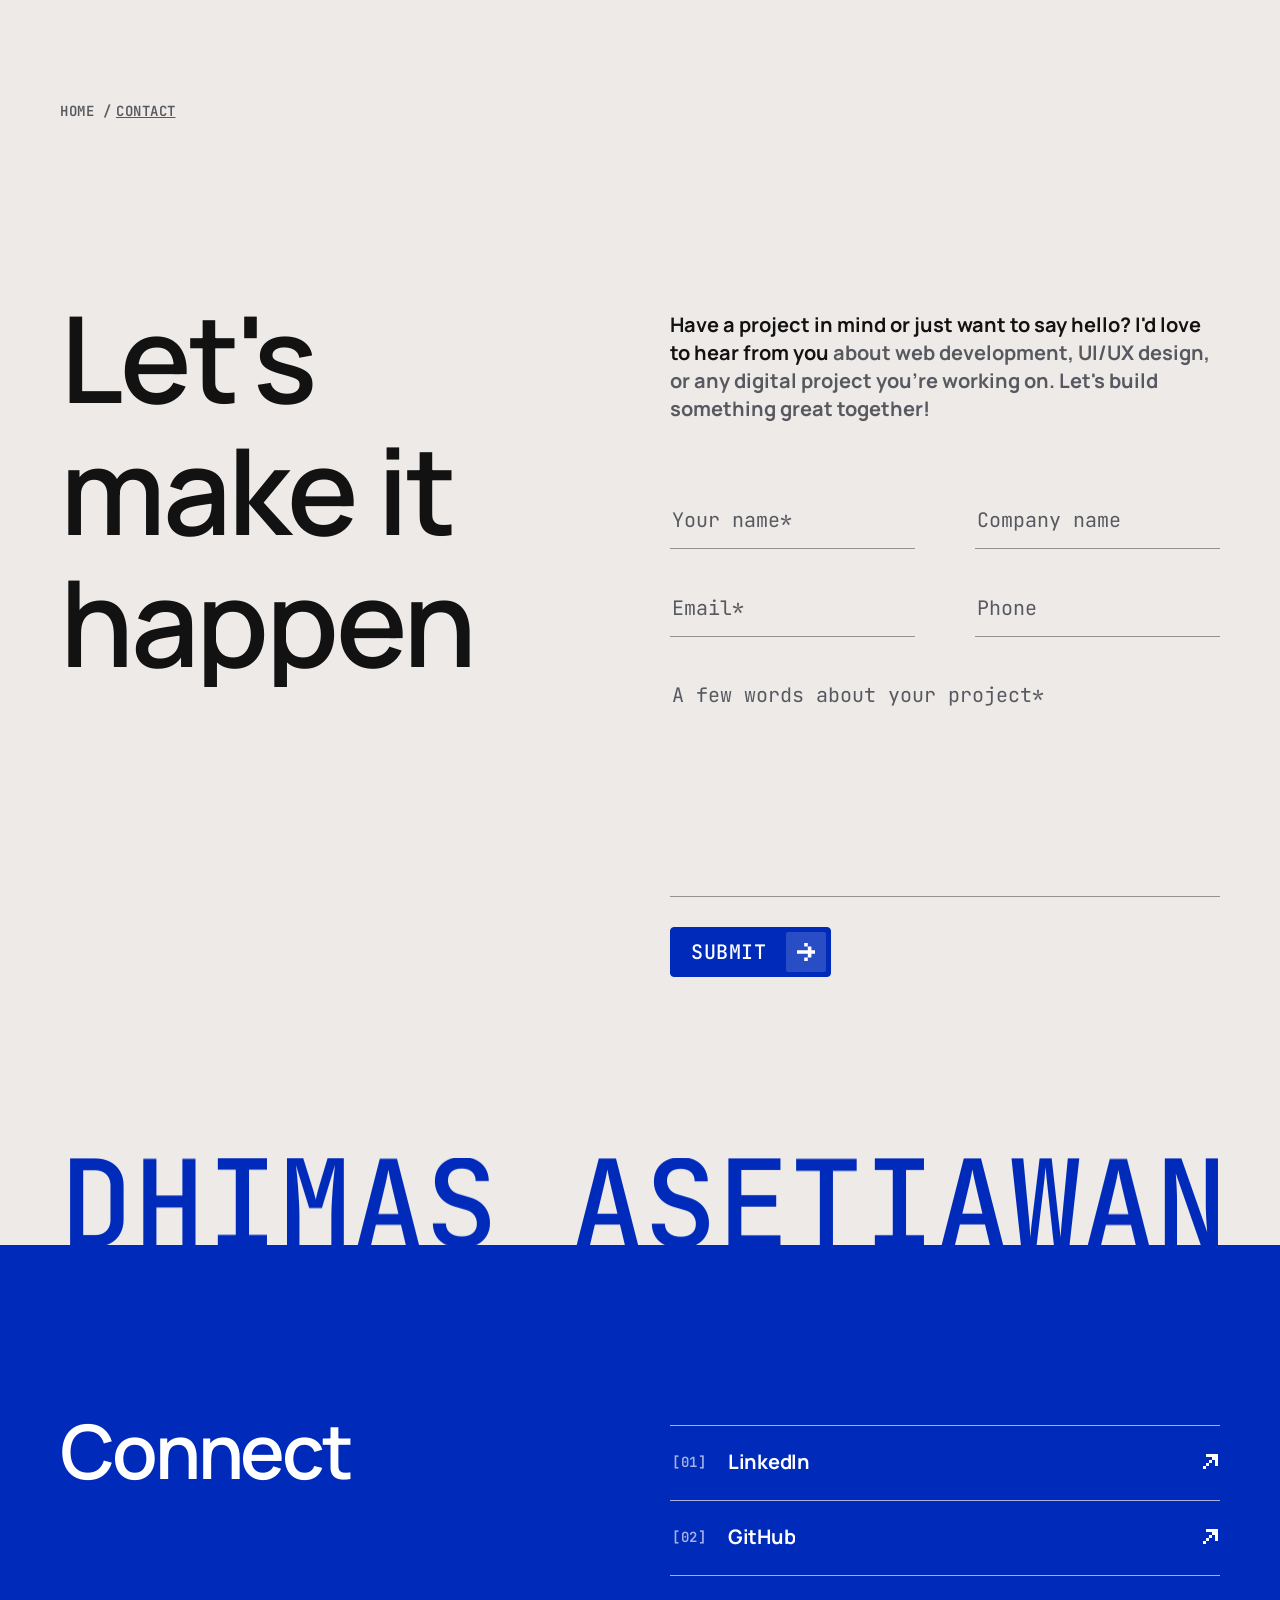
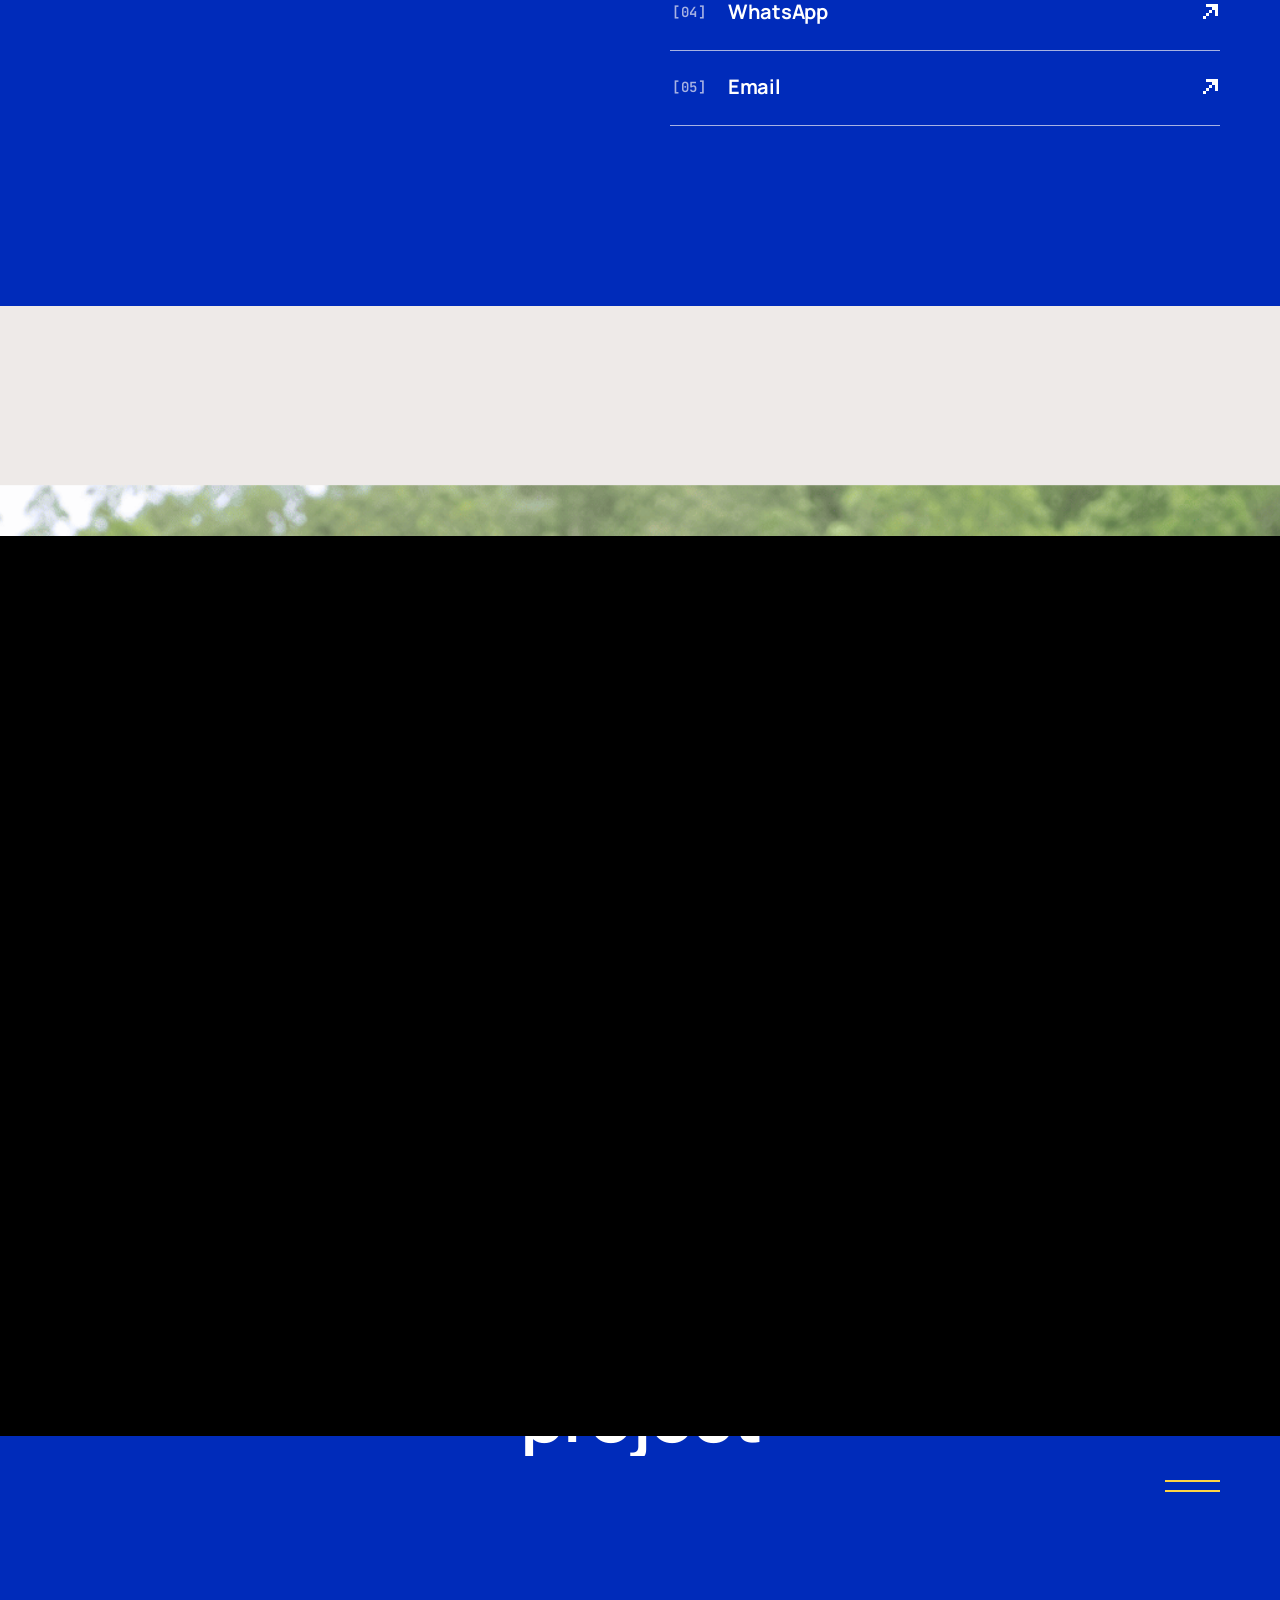
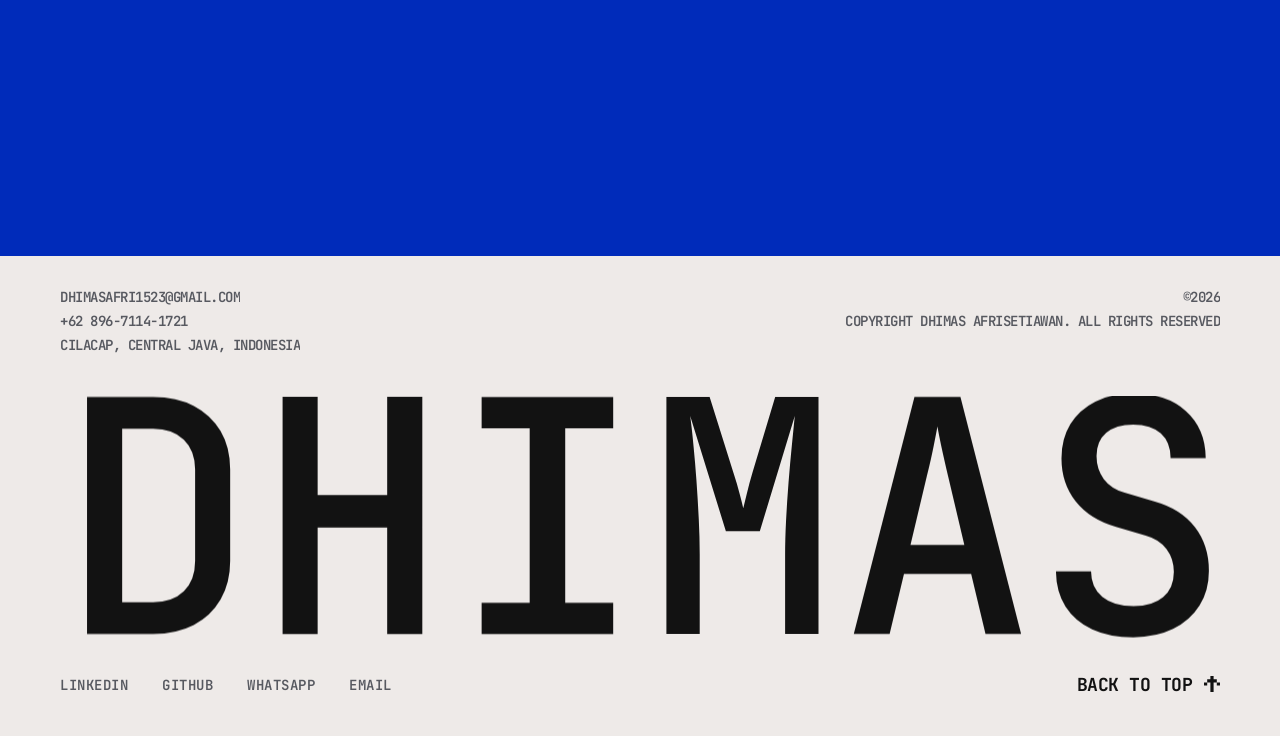
==== contact.html @ 8ed9c2bd "new-design" ====
<!DOCTYPE html>
<html lang="en" dir="ltr">

  <head>
    <meta charset="UTF-8">

    <!-- Page Title -->
    <title>Dhimas Afrisetiawan - Contact</title>

    <!-- Meta Tags -->
    <meta name="description" content="Get in touch with Dhimas Afrisetiawan - Frontend Developer & UI/UX Designer. Available for freelance web, mobile, and Web3 projects.">
    <meta name="keywords" content="dhimas afrisetiawan, contact, hire frontend developer, hire ui ux designer, freelance developer indonesia">
    <meta name="author" content="Dhimas Afrisetiawan">

    <!-- Viewport Meta-->
    <meta http-equiv="X-UA-Compatible" content="IE=edge">
    <meta name="viewport" content="width=device-width, initial-scale=1.0, viewport-fit=cover">

    <!-- Template Favicon & Icons Start -->
    <link rel="icon" href="img/favicon/favicon.ico" sizes="any">
    <link rel="icon" href="img/favicon/icon.svg" type="image/svg+xml">
    <link rel="apple-touch-icon" href="img/favicon/apple-touch-icon.png">
    <link rel="manifest" href="img/favicon/manifest.webmanifest">
    <!-- Template Favicon & Icons End -->

    <!-- Facebook Metadata Start -->
    <meta property="og:image:height" content="1200">
    <meta property="og:image:width" content="1200">
    <meta property="og:title" content="Contact Dhimas Afrisetiawan - Frontend Developer & UI/UX Designer">
    <meta property="og:description" content="Get in touch with Dhimas Afrisetiawan - Frontend Developer & UI/UX Designer. Available for freelance web, mobile, and Web3 projects.">
    <meta property="og:url" content="https://dhimsky.github.io/Portfolio">
    <!-- Facebook Metadata End -->

    <!-- Template Styles Start -->
    <link rel="stylesheet" type="text/css" href="css/loader.css">
    <link rel="stylesheet" type="text/css" href="css/plugins.css">
    <link rel="stylesheet" type="text/css" href="css/main.css">
    <!-- Template Styles End -->

    <!-- Custom Browser Color Start -->
    <meta name="theme-color" media="(prefers-color-scheme: light)" content="#EEEAE8">
    <meta name="theme-color" media="(prefers-color-scheme: dark)" content="#0f0f0f">
    <meta name="msapplication-navbutton-color" content="#0f0f0f">
    <meta name="mobile-web-app-capable" content="yes">
    <meta name="apple-mobile-web-app-status-bar-style" content="black-translucent">
    <!-- Custom Browser Color End -->
     
  </head>

  <body>

    <!-- Loader Start -->
    <div class="mxd-page-transition"></div>
    <div class="mxd-loader">
      <div class="mxd-loader__top">
        <span>Dhimas Afrisetiawan</span>
      </div>
      <div class="mxd-loader__images">
        <img src="img/loader/loader1.png" alt="Dhimas Afrisetiawan">
        <img src="img/loader/loader2.png" alt="Dhimas Afrisetiawan">
        <img src="img/loader/loader3.png" alt="Dhimas Afrisetiawan">
        <img src="img/loader/loader4.png" alt="Dhimas Afrisetiawan">
        <img src="img/loader/loader5.png" alt="Dhimas Afrisetiawan">
        <img src="img/loader/loader6.png" alt="Dhimas Afrisetiawan">
        <img src="img/loader/loader7.png" alt="Dhimas Afrisetiawan">
      </div>
      <div class="mxd-loader__bottom">
        <div class="mxd-loader__count">
          <span class="count__text">0</span>
          <span class="count__percent">%</span>
        </div>
        <span class="mxd-loader__caption">Loading</span>
      </div>
    </div>
    <!-- Loader End -->

    <!-- Menu Hamburger Start -->
    <div class="mxd-menu__contain loading-fade">
      <div class="mxd-menu__toggle">
        <a href="#0" class="mxd-menu__hamburger" aria-label="Menu">
          <div class="hamburger__line"></div>
          <div class="hamburger__line"></div>
        </a>
      </div>
    </div>
    <!-- Menu Hamburger End -->

    <!-- Navigation Start -->
    <nav class="mxd-menu">
      <div class="mxd-menu__backdrop"></div>

      <!-- Menu Overlay Start -->
      <div class="mxd-menu__overlay">
        <div class="mxd-menu__content" data-lenis-prevent>

          <!-- Menu Logo Start -->
          <div class="mxd-menu__logo">
            <a href="index.html" class="menu-logo">
              <!-- logo icon -->
              <svg class="menu-logo__image" xmlns="http://www.w3.org/2000/svg" version="1.1" viewBox="0 0 42.4 36">
                <path d="M25.8,13.8h2.8v5.5h-2.8v-5.5ZM13.8,16.6v2.8h2.8v-5.5h-2.8v2.8ZM32.2,0v2.8h-2.8V0h2.8ZM26.7,5.5h2.8v-2.8h-2.8v2.8ZM21.2,5.5h-5.5v2.8h11.1v-2.8h-5.5ZM12.8,2.8v2.8h2.8v-2.8h-2.8ZM10.1,0v2.8h2.8V0h-2.8ZM7.3,5.5v5.5h2.8V2.8h-2.8v2.8ZM4.5,13.8v2.8H0v2.8h2.8v2.8H0v2.8h2.8v11.1h2.8v-8.3h5.5v-2.8h-5.5v-8.3h1.9v-5.5h-2.9v2.8ZM35,5.5v-2.8h-2.8v8.3h2.8v-5.5ZM42.4,19.4v-2.8h-4.7v-5.5h-2.8v5.5h1.9v8.3h-5.5v2.8h5.5v8.3h2.8v-11.1h2.8v-2.8h-2.8v-2.8h2.8Z"/>
              </svg>
              <!-- logo text -->
              <div class="menu-logo__text">
                <span>Dhimas</span>
                <span>Setiawan</span>
              </div>
            </a>
          </div>
          <!-- Menu Logo End -->

          <!-- Menu Media Start -->
          <div class="mxd-menu__media">
            <div class="menu-media__wrapper">
              <!-- <img src="https://dummyimage.com/900x1280/5d5d5d/838383" alt="Image"> -->
              <video preload="auto" autoplay muted loop playsinline poster="https://dummyimage.com/900x1280/5d5d5d/838383">
                <source type="video/mp4" src="video/900x1280.mp4">
                <source type="video/webm" src="video/900x1280.webm">
              </video>
            </div>
          </div>
          <div class="mxd-menu__navigation">
            <div class="mxd-menu__inner">
              <div class="mxd-menu__shadow shadow-top"></div>
              <div class="mxd-menu__caption">
                <p>Building responsive websites<br>and seamless user experiences</p>
              </div>
              <!-- left side -->
              <div class="mxd-menu__left">
                <div class="main-menu">
                  <div class="main-menu__content">
                    <ul id="main-menu" class="main-menu__accordion">
                      <li class="main-menu__item">
                        <div class="main-menu__toggle">
                          <a class="main-menu__link" href="index.html">
                            <span class="main-menu__number">/ 01</span>
                            <span class="main-menu__caption">Home</span>
                          </a>
                        </div>
                        <div class="main-menu__divider divider-bottom"></div>
                      </li>
                      <li class="main-menu__item">
                        <div class="main-menu__toggle">
                          <a class="main-menu__link" href="contact.html">
                            <span class="main-menu__number">/ 02</span>
                            <span class="main-menu__caption">Contact</span>
                          </a>
                        </div>
                        <div class="main-menu__divider divider-bottom"></div>
                      </li>
                    </ul>
                  </div>
                </div>
              </div>
              <!-- right side -->
              <div class="mxd-menu__right">
                <div class="menu-contact">
                  <div class="menu-contact__item">
                    <ul class="menu-contact__list">
                      <li>
                        <a class="tag tag-m" href="mailto:dhimasafri1523@gmail.com">
                          <span class="mxd-scramble">dhimasafri1523@gmail.com</span>
                        </a>
                      </li>
                      <li>
                        <a class="tag tag-m" href="tel:+6289671141721">
                          <span class="mxd-scramble">+62 896-7114-1721</span>
                        </a>
                      </li>
                    </ul>
                  </div>
                  <div class="menu-contact__item">
                    <ul class="menu-contact__list">
                      <li>
                        <a class="tag tag-m" href="https://goo.gl/maps/nWXKpGaDPuyH6gxRA" target="_blank">
                          <span>Cilacap,<br>Central Java<br>Indonesia</span>
                        </a>
                      </li>
                    </ul>
                  </div>
                  <div class="menu-contact__item">
                    <ul class="menu-contact__list">
                      <li>
                        <a class="tag tag-m" href="https://linkedin.com/in/dhimasafrisetiawan" target="_blank"><span class="mxd-scramble">LinkedIn</span></a>
                      </li>
                      <li>
                        <a class="tag tag-m" href="https://github.com/dhimsky" target="_blank"><span class="mxd-scramble">GitHub</span></a>
                      </li>
                      <li>
                        <a class="tag tag-m" href="https://wa.me/6289671141721" target="_blank"><span class="mxd-scramble">WhatsApp</span></a>
                      </li>
                      <li>
                        <a class="tag tag-m" href="mailto:dhimasafri1523@gmail.com" target="_blank"><span class="mxd-scramble">Email</span></a>
                      </li>
                    </ul>
                  </div>
                </div>
              </div>
              <!-- data bottom line -->
              <div class="mxd-menu__shadow"></div>
              <div class="mxd-menu__data">
                <div class="menu-data__right">
                  <p class="menu-data__text">Copyright Dhimas Afrisetiawan</p>
                  <p class="menu-data__text">©2026</p>
                </div>
              </div>
            </div>
            
          </div>
          <!-- Main Navigation End -->

        </div>
      </div>
      <!-- Menu Overlay End -->

    </nav>
    <!-- Navigation End -->

    <!-- Header Start -->
    <header id="header" class="mxd-header">
      <!-- header logo -->
      <div class="mxd-header__logo loading-fade">
        <a class="mxd-logo" href="index-branding-studio.html">
          <!-- logo icon -->
          <svg class="mxd-logo__image" xmlns="http://www.w3.org/2000/svg" version="1.1" viewBox="0 0 42.4 36">
            <path d="M25.8,13.8h2.8v5.5h-2.8v-5.5ZM13.8,16.6v2.8h2.8v-5.5h-2.8v2.8ZM32.2,0v2.8h-2.8V0h2.8ZM26.7,5.5h2.8v-2.8h-2.8v2.8ZM21.2,5.5h-5.5v2.8h11.1v-2.8h-5.5ZM12.8,2.8v2.8h2.8v-2.8h-2.8ZM10.1,0v2.8h2.8V0h-2.8ZM7.3,5.5v5.5h2.8V2.8h-2.8v2.8ZM4.5,13.8v2.8H0v2.8h2.8v2.8H0v2.8h2.8v11.1h2.8v-8.3h5.5v-2.8h-5.5v-8.3h1.9v-5.5h-2.9v2.8ZM35,5.5v-2.8h-2.8v8.3h2.8v-5.5ZM42.4,19.4v-2.8h-4.7v-5.5h-2.8v5.5h1.9v8.3h-5.5v2.8h5.5v8.3h2.8v-11.1h2.8v-2.8h-2.8v-2.8h2.8Z"/>
          </svg>
          <!-- logo text -->
          <div class="mxd-logo__text">
            <span class="mxd-scramble">Dhimas</span>
            <span class="mxd-scramble">Setiawan</span>
          </div>
        </a>
      </div>
      <!-- header controls -->
      <div class="mxd-header__controls loading-fade">
        <a class="btn mxd-header__link slide-right-up" href="contact.html" aria-label="Say Hello">
          <span class="btn-caption mxd-scramble">Say Hello</span>
          <i>
            <svg xmlns="http://www.w3.org/2000/svg" version="1.1" viewBox="0 0 18 18">
              <path d="M18,0v14.4h-3.6v-7.2h-3.6v-3.6H3.6V0h14.4ZM7.2,10.8h3.6v-3.6h-3.6s0,3.6,0,3.6ZM3.6,14.4h3.6v-3.6h-3.6v3.6ZM0,18h3.6v-3.6H0v3.6Z"/>
            </svg>
          </i>
          <!-- Phosphor icon -->
          <!-- <i class="ph-bold ph-arrow-up-right"></i> -->
        </a>
        <button id="color-switcher" class="btn mxd-color-switcher" type="button" role="switch" aria-label="light/dark mode" aria-checked="true"></button>
      </div>
    </header>
    <!-- Header End -->

    <!-- Page Content Start -->
    <main id="mxd-page-content" class="mxd-page-content inner-page-content">

      <!-- Blur Effect Start -->
      <div class="blur-container">
        <div class="blur-layer blur-1"></div>
        <div class="blur-layer blur-2"></div>
        <div class="blur-layer blur-3"></div>
        <div class="blur-layer blur-4"></div>
        <div class="blur-layer blur-5"></div>
        <div class="blur-layer blur-6"></div>
        <div class="blur-layer blur-7"></div>
        <div class="blur-layer blur-8"></div>
      </div>
      <!-- Blur Effect End -->

      <!-- Section - Inner Headline v05 Start -->
      <div class="mxd-section blur-section">
        <div class="mxd-container grid-l-container">

          <!-- Block - Inner Headline v05 Start -->
          <div class="mxd-block loading-wrap">
            <div class="inner-headline">
              <div class="container-fluid p-0">
                <div class="row g-0">
                  <div class="col-12 mxd-grid-item">
                    <!-- breadcrumbs -->
                    <div class="inner-headline__breadcrumbs loading-fade">
                      <div class="breadcrumbs__nav">
                        <span>
                          <a href="index-branding-studio.html">
                            <span class="mxd-scramble">Home</span>
                          </a>
                        </span>
                        <span class="current-item">Contact
                        </span>
                      </div>
                    </div>
                  </div>
                  <div class="col-12">
                    <!-- content -->
                    <div class="inner-headline__content has-medium-title">
                      <div class="container-fluid p-0">
                        <div class="row g-0">
                          <div class="col-12 col-xl-6 mxd-grid-item">
                            <div class="inner-headline__title">
                              <h1 class="medium loading-split">Let's make it happen</h1>
                            </div>
                            <!-- <div class="inner-headline__subtitle">
                              <p>Everything <span>you need to know</span></p>
                            </div> -->
                          </div>
                          <div class="col-12 col-xl-6">
                            <!-- split header caption -->
                            <div class="inner-headline__caption split-caption-title pre-form">
                              <div class="mxd-grid-item">
                                <p class="t-bold t-large loading-split">Have a project in mind or just want to say hello? 
                                  I'd love to hear from you <span>about web development, UI/UX design, 
                                    or any digital project you're working on. Let's build something great 
                                    together!</span>
                                </p>
                              </div>
                            </div>
                            <!-- split header form block -->
                            
                            <!-- Block - Contact Form Start -->
                            <div class="mxd-block contact">
                              <div class="mxd-form-container" id="mxd-form-container">

                                <!-- Reply Messages Start -->
                                <div class="form__reply centered text-center" id="form-reply-success" style="display:none;">
                                  <i class="ph-fill ph-smiley-wink reply__icon"></i>
                                  <p class="reply__title">Done!</p>
                                  <span class="reply__text">Thanks for your message. We'll get back as soon as possible.</span>
                                </div>
                                <div class="form__reply centered text-center" id="form-reply-error" style="display:none;">
                                  <i class="ph-fill ph-smiley-sad reply__icon"></i>
                                  <p class="reply__title">Oops!</p>
                                  <span class="reply__text">Something went wrong. Please try again or email me directly at dhimasafri1523@gmail.com.</span>
                                </div>
                                <!-- Reply Messages End -->
                            
                                <!-- Contact Form Start -->
                                <form class="form contact-form" id="contact-form">
                                  <!-- Hidden Required Fields -->
                                  <!-- Get a free access key at https://web3forms.com (no signup, just enter your email) and paste it below -->
                                  <input type="hidden" name="access_key" value="c7ff56a4-de81-4de3-bae0-925b3552c536">
                                  <input type="hidden" name="project_name" value="Dhimas Afrisetiawan Portfolio">
                                  <input type="hidden" name="admin_email" value="dhimasafri1523@gmail.com">
                                  <input type="hidden" name="subject" value="New message from portfolio contact form">
                                  <input type="checkbox" name="botcheck" id="botcheck" style="display:none;">
                                  <!-- END Hidden Required Fields-->
                                  <div class="container-fluid p-0">
                                    <div class="row gx-0">
                                      <div class="col-12 col-md-6 mxd-grid-item loading-item">
                                        <input type="text" name="Name" placeholder="Your name*" required>
                                      </div>
                                      <div class="col-12 col-md-6 mxd-grid-item loading-item">
                                        <input type="text" name="Company" placeholder="Company name">
                                      </div>
                                      <div class="col-12 col-md-6 mxd-grid-item loading-item">
                                        <input type="email" name="E-mail" placeholder="Email*" required>
                                      </div>
                                      <div class="col-12 col-md-6 mxd-grid-item loading-item">
                                        <input type="tel" name="Phone" placeholder="Phone">
                                      </div>
                                      <div class="col-12 mxd-grid-item loading-item">
                                        <textarea name="Message" placeholder="A few words about your project*" required></textarea>
                                      </div>
                                      <div class="col-12 mxd-grid-item loading-item">
                                        <button id="contact-form-submit" class="btn btn-default-icon btn-default-accent slide-right" type="submit">
                                          <span class="btn-caption mxd-scramble" id="contact-form-submit-text">Submit</span>
                                          <!-- <i class="btn-icon ph-bold ph-arrow-right"></i> -->
                                          <i class="btn-icon">
                                            <svg xmlns="http://www.w3.org/2000/svg" version="1.1" viewBox="0 0 18 18">
                                              <path d="M10.8,0v3.6h-3.6V0h3.6ZM14.4,10.8h3.6v-3.6h-3.6v-3.6h-3.6v3.6H0v3.6h10.8v3.6h3.6v-3.6ZM10.8,14.4h-3.6v3.6h3.6v-3.6Z"/>
                                            </svg>
                                          </i>
                                        </button>
                                      </div>
                                    </div>
                                  </div>
                                </form>
                                <!-- Contact Form End -->

                                <!-- Contact Form Handler Start -->
                                <script>
                                  (function () {
                                    var form = document.getElementById('contact-form');
                                    var submitBtn = document.getElementById('contact-form-submit');
                                    var submitText = document.getElementById('contact-form-submit-text');
                                    var successBox = document.getElementById('form-reply-success');
                                    var errorBox = document.getElementById('form-reply-error');

                                    form.addEventListener('submit', function (e) {
                                      e.preventDefault();

                                      // reset previous states
                                      successBox.style.display = 'none';
                                      errorBox.style.display = 'none';

                                      var data = new FormData(form);

                                      // simple honeypot check - if filled, silently drop (looks like success to bots)
                                      if (data.get('botcheck')) {
                                        return;
                                      }

                                      submitBtn.setAttribute('disabled', 'true');
                                      submitText.textContent = 'Sending...';

                                      fetch('https://api.web3forms.com/submit', {
                                        method: 'POST',
                                        headers: { 'Accept': 'application/json' },
                                        body: data
                                      })
                                        .then(function (response) { return response.json(); })
                                        .then(function (result) {
                                          submitBtn.removeAttribute('disabled');
                                          submitText.textContent = 'Submit';
                                          if (result.success) {
                                            form.style.display = 'none';
                                            successBox.style.display = 'flex';
                                            form.reset();
                                          } else {
                                            errorBox.style.display = 'flex';
                                          }
                                        })
                                        .catch(function () {
                                          submitBtn.removeAttribute('disabled');
                                          submitText.textContent = 'Submit';
                                          errorBox.style.display = 'flex';
                                        });
                                    });
                                  })();
                                </script>
                                <!-- Contact Form Handler End -->
                            
                              </div>
                            </div>
                            <!-- Block - Contact Form End -->
                            
                          </div>
                        </div>
                      </div>
                    </div>
                  </div>
                </div>
              </div>
            </div>
          </div>
          <!-- Block - Inner Headline v05 End -->

          <!-- Block - Fullwidth Text Start -->
          <div class="mxd-block">
            <div class="fullwidth-text headline-email-text bottom-text-small mxd-grid-item">
              <div class="fullwidth-text__wrap">
                <a class="fullwidth-text__content small accent active-cursor" data-cursor-text="Let's chat" href="mailto:dhimasafri1523@gmail.com">
                  <span class="anim-uni-chars">dhimas asetiawan</span>
                </a>
              </div>
            </div>
          </div>
          <!-- Block - Fullwidth Text End -->

        </div>
      </div>
      <!-- Section - Inner Headline v05 End -->

      <!-- Section - Title & Socials Accent Start -->
      <div class="mxd-section bg-color-accent padding-top-title padding-bottom-default">
        <div class="mxd-container grid-l-container">

          <!-- Block - Section Title & Socials Start -->
          <div class="mxd-block">
            <div class="container-fluid p-0">
              <div class="row g-0">
                <div class="col-12 col-xl-6 mxd-grid-item">
                  <!-- section title -->
                  <div class="mxd-section-title">
                    <div class="mxd-section-title__title pre-grid-split-xl">
                      <h2 class="mxd-split-lines accent">Connect</h2>
                    </div>
                  </div>
                </div>
                <div class="col-12 col-xl-6 mxd-grid-item">
                  <!-- socials list -->
                  <div class="mxd-socials-list">
                    <!-- socials item -->
                    <a class="socials-list__item no-margin slide-right-up" href="https://linkedin.com/in/dhimasafrisetiawan" target="_blank">
                      <div class="socials-list__divider accent divider-top anim-uni-clip-in"></div>
                      <div class="socials-list__info">
                        <div class="socials-list__number accent anim-uni-slide-down">
                          <span>[01]</span>
                        </div>
                        <div class="socials-list__name accent anim-uni-slide-down">
                          <span>LinkedIn</span>
                        </div>
                      </div>
                      <div class="socials-list__arrow accent anim-uni-slide-down">
                        <i>
                          <svg version="1.1" xmlns="http://www.w3.org/2000/svg" xmlns:xlink="http://www.w3.org/1999/xlink" x="0px" y="0px"
                            viewBox="0 0 18 18" style="enable-background:new 0 0 18 18;" xml:space="preserve">
                          <path d="M18,0v14.4h-3.6V7.2h-3.6V3.6H3.6V0H18z M7.2,10.8h3.6V7.2H7.2C7.2,7.2,7.2,10.8,7.2,10.8z M3.6,14.4h3.6v-3.6H3.6V14.4z
                            M0,18h3.6v-3.6H0V18z"/>
                          </svg>
                        </i>
                      </div>
                      <div class="socials-list__divider accent divider-bottom anim-uni-clip-in"></div>
                    </a>
                    <!-- socials item -->
                    <a class="socials-list__item slide-right-up" href="https://github.com/dhimsky" target="_blank">
                      <div class="socials-list__divider accent divider-top anim-uni-clip-in"></div>
                      <div class="socials-list__info">
                        <div class="socials-list__number accent anim-uni-slide-down">
                          <span>[02]</span>
                        </div>
                        <div class="socials-list__name accent anim-uni-slide-down">
                          <span>GitHub</span>
                        </div>
                      </div>
                      <div class="socials-list__arrow accent anim-uni-slide-down">
                        <i>
                          <svg version="1.1" xmlns="http://www.w3.org/2000/svg" xmlns:xlink="http://www.w3.org/1999/xlink" x="0px" y="0px"
                            viewBox="0 0 18 18" style="enable-background:new 0 0 18 18;" xml:space="preserve">
                          <path d="M18,0v14.4h-3.6V7.2h-3.6V3.6H3.6V0H18z M7.2,10.8h3.6V7.2H7.2C7.2,7.2,7.2,10.8,7.2,10.8z M3.6,14.4h3.6v-3.6H3.6V14.4z
                            M0,18h3.6v-3.6H0V18z"/>
                          </svg>
                        </i>
                      </div>
                      <div class="socials-list__divider accent divider-bottom anim-uni-clip-in"></div>
                    </a>
                    <!-- socials item -->
                    <a class="socials-list__item slide-right-up" href="https://wa.me/6289671141721" target="_blank">
                      <div class="socials-list__divider accent divider-top anim-uni-clip-in"></div>
                      <div class="socials-list__info">
                        <div class="socials-list__number accent anim-uni-slide-down">
                          <span>[04]</span>
                        </div>
                        <div class="socials-list__name accent anim-uni-slide-down">
                          <span>WhatsApp</span>
                        </div>
                      </div>
                      <div class="socials-list__arrow accent anim-uni-slide-down">
                        <i>
                          <svg version="1.1" xmlns="http://www.w3.org/2000/svg" xmlns:xlink="http://www.w3.org/1999/xlink" x="0px" y="0px"
                            viewBox="0 0 18 18" style="enable-background:new 0 0 18 18;" xml:space="preserve">
                          <path d="M18,0v14.4h-3.6V7.2h-3.6V3.6H3.6V0H18z M7.2,10.8h3.6V7.2H7.2C7.2,7.2,7.2,10.8,7.2,10.8z M3.6,14.4h3.6v-3.6H3.6V14.4z
                            M0,18h3.6v-3.6H0V18z"/>
                          </svg>
                        </i>
                      </div>
                      <div class="socials-list__divider accent divider-bottom anim-uni-clip-in"></div>
                    </a>
                    <!-- socials item -->
                    <a class="socials-list__item slide-right-up" href="mailto:dhimasafri1523@gmail.com" target="_blank">
                      <div class="socials-list__divider accent divider-top anim-uni-clip-in"></div>
                      <div class="socials-list__info">
                        <div class="socials-list__number accent anim-uni-slide-down">
                          <span>[05]</span>
                        </div>
                        <div class="socials-list__name accent anim-uni-slide-down">
                          <span>Email</span>
                        </div>
                      </div>
                      <div class="socials-list__arrow accent anim-uni-slide-down">
                        <i>
                          <svg version="1.1" xmlns="http://www.w3.org/2000/svg" xmlns:xlink="http://www.w3.org/1999/xlink" x="0px" y="0px"
                            viewBox="0 0 18 18" style="enable-background:new 0 0 18 18;" xml:space="preserve">
                          <path d="M18,0v14.4h-3.6V7.2h-3.6V3.6H3.6V0H18z M7.2,10.8h3.6V7.2H7.2C7.2,7.2,7.2,10.8,7.2,10.8z M3.6,14.4h3.6v-3.6H3.6V14.4z
                            M0,18h3.6v-3.6H0V18z"/>
                          </svg>
                        </i>
                      </div>
                      <div class="socials-list__divider accent divider-bottom anim-uni-clip-in"></div>
                    </a>
                  </div>
                </div>
              </div>
            </div>
          </div>
          <!-- Block - Section Title & Socials End -->

        </div>
      </div>
      <!-- Section - Title & Socials Accent End -->

      <!-- Section - Parallax Divider Image Start -->
      <div class="mxd-section blur-section">
        <div class="mxd-container fullwidth-container">
          <div class="mxd-divider">
            <div class="mxd-divider__image divider-image-9 parallax-img">
              <img class="parallax-img" src="img/hero/hero2.png" alt="">
            </div>
          </div>
        </div>
      </div>
      <!-- Section - Parallax Divider Image End -->

      <div class="mxd-section blur-section">
        <div class="mxd-container fullwidth-container">

          <!-- Block - CTA with Matter.js Objects Start -->
          <div class="mxd-block">
            <div class="mxd-promo mxd-gravity-section accent">
              <div class="mxd-promo__wrap">
                <div class="mxd-promo__objects object-container">
                  <div class="object object-image">
                    <img src="img/cta/01.webp" alt="Dhimas Image">
                  </div>
                  <div class="object object-type">
                    <p>Web</p>
                  </div>
                  <div class="object object-image">
                    <img src="img/cta/02.webp" alt="Dhimas Image">
                  </div>
                  <div class="object object-type">
                    <p>UI/UX</p>
                  </div>
                  <div class="object object-image">
                    <img src="img/cta/03.webp" alt="Dhimas Image">
                  </div>
                  <div class="object object-type">
                    <p>Mobile</p>
                  </div>
                  <div class="object object-image">
                    <img src="img/cta/04.webp" alt="Dhimas Image">
                  </div>
                  <div class="object object-type">
                    <p>WordPress</p>
                  </div>
                  <div class="object object-image">
                    <img src="img/cta/05.webp" alt="Dhimas Image">
                  </div>
                  <div class="object object-type">
                    <p>Web3</p>
                  </div>
                  <div class="object object-image">
                    <img src="img/cta/06.webp" alt="Dhimas Image">
                  </div>
                  <div class="object object-type">
                    <p>Design</p>
                  </div>
                </div>
                <div class="mxd-promo__content">
                  <div class="mxd-promo__btngroup anim-uni-in-up">
                    <a class="btn btn-line btn-line-permanent" href="contact.html">
                      <span class="btn-caption mxd-scramble">Write a line</span>
                    </a>
                  </div>
                  <div class="mxd-promo__caption">
                    <a class="active-cursor-permanent" data-cursor-text="Contact Me" href="contact.html">
                      <h2 class="mxd-split-lines permanent">Let's talk about your project</h2>
                    </a>
                  </div>
                </div>
              </div>
            </div>
          </div>
          <!-- Block - CTA with Matter.js Objects End -->

        </div>
      </div>

    </main>
    <!-- Page Content End -->

    <!-- Footer Start -->
    <footer id="mxd-footer" class="mxd-footer blur-section">
      <div class="mxd-container grid-l-container">
        <!-- Footer Block - Info Columns Start -->
        <div class="mxd-block mt-5">
          <div class="mxd-footer__footer-blocks">
            <div class="footer-blocks__column mxd-grid-item justify-start">
              <div class="footer-blocks__data justify-start">
                <p class="footer-data">
                  <a class="anim-uni-slide-down" href="mailto:dhimasafri1523@gmail.com">
                    <span class="mxd-scramble">dhimasafri1523@gmail.com</span>
                  </a>
                </p>
                <p class="footer-data">
                  <a class="anim-uni-slide-down" href="tel:+6289671141721">
                    <span class="mxd-scramble">+62 896-7114-1721</span>
                  </a>
                </p>
                <p class="footer-data anim-uni-slide-down">
                  <span>Cilacap, Central Java, Indonesia</span>
                </p>
              </div>
            </div>
            <div class="footer-blocks__column mxd-grid-item justify-end">
              <div class="footer-blocks__data justify-end">
                <p class="footer-data anim-uni-slide-down">
                  <span class="mxd-slide-down">©2026</span>
                </p>
                <p class="footer-data anim-uni-slide-down">
                  <span class="mxd-slide-down">Copyright Dhimas Afrisetiawan. All rights reserved</span>
                </p>
              </div>
            </div>
          </div>
        </div>
        <!-- Footer Block - Info Columns End -->

        <!-- Footer Block - Fullwidth Text Start -->
        <div class="mxd-block">
          <div class="mxd-footer__fw-mark mxd-grid-item">
            <div class="fw-mark__wrap">
              <div class="fw-mark__content">
                <span class="anim-uni-chars">DHIMAS</span>
              </div>
            </div>
          </div>
        </div>
        <!-- Footer Block - Fullwidth Text End -->

        <!-- Footer Block - Links Start -->
        <div class="mxd-block">
          <div class="mxd-footer__footer-blocks bottom-blocks">
            <div class="footer-blocks__column mxd-grid-item justify-start">
              <div class="footer-blocks__socials">
                <ul class="mxd-socials-line anim-uni-fade-in">
                  <li>
                    <a class="mxd-socials-line__link" href="https://linkedin.com/in/dhimasafrisetiawan" target="_blank">
                      <span class="mxd-scramble">LinkedIn</span>
                    </a>
                  </li>
                  <li>
                    <a class="mxd-socials-line__link" href="https://github.com/dhimsky" target="_blank">
                      <span class="mxd-scramble">GitHub</span>
                    </a>
                  </li>
                  <li>
                    <a class="mxd-socials-line__link" href="https://wa.me/6289671141721" target="_blank">
                      <span class="mxd-scramble">WhatsApp</span>
                    </a>
                  </li>
                  <li>
                    <a class="mxd-socials-line__link" href="mailto:dhimasafri1523@gmail.com" target="_blank">
                      <span class="mxd-scramble">Email</span>
                    </a>
                  </li>
                </ul>
              </div>
            </div>
            <div class="footer-blocks__column mxd-grid-item justify-end">
              <div class="footer-blocks__controls anim-uni-fade-in">
                <a id="to-top" class="btn btn-line-icon btn-line-default slide-up" href="#">
                  <span class="btn-caption mxd-scramble">Back to Top</span>
                  <i>
                    <svg version="1.1" xmlns="http://www.w3.org/2000/svg" xmlns:xlink="http://www.w3.org/1999/xlink" x="0px" y="0px"
                      viewBox="0 0 18 18" style="enable-background:new 0 0 18 18;" xml:space="preserve">
                    <path d="M0,7.2h3.6v3.6H0V7.2z M10.8,3.6V0H7.2v3.6H3.6v3.6h3.6V18h3.6V7.2h3.6V3.6H10.8z M14.4,7.2v3.6H18V7.2H14.4z"/>
                    </svg>
                  </i>
                </a>
              </div>
            </div>
          </div>
        </div>
        
        <!-- Footer Block - Links End -->

      </div>
    </footer>
    <!-- Footer End -->

    <!-- To Top Button Start -->
    <!-- <a href="#0" id="to-top" class="btn btn-to-top slide-up anim-no-delay">
      <i class="ph ph-arrow-up"></i>
    </a> -->
    <!-- To Top Button End -->

    <div id="mxd-cursor" class="mxd-cursor">
      <div id="mxd-cursor__dot" class="mxd-cursor__dot"></div>
      <p id="mxd-cursor__text" class="mxd-cursor__text"></p>
      <div id="mxd-cursor__image" class="mxd-cursor__image"></div>
    </div>

    <!-- Load Scripts Start -->
    <script src="js/libs.min.js"></script>
    <script src="js/app.js"></script>
    <!-- Load Scripts End -->
    
  </body>

</html>
---- css/loader.css ----
/*! ------------------------------------------------
 * Project Name: Azurio - Digital Agency & Personal Portfolio HTML Template
 * Project Description: Stand out and express your uniqueness with Azurio - a vibrant and minimal HTML template for creatives, studios and freelancers. Impress your website visitors with a clean, stylish layout and stunning visuals.
 * Tags: mix_design, resume, portfolio, personal page, cv, template, one page, responsive, html5, css3, creative, clean, agency, studio 
 * Version: 1.0.0
 * Build Date: March 2026
 * Last Update: March 2026
 * This product is available exclusively on Themeforest
 * Author: mix_design
 * Author URI: https://themeforest.net/user/mix_design */
/*! File name: loader.css
 * ------------------------------------------------
 *
 * ------------------------------------------------
 * Table of Contents
 * ------------------------------------------------
 *  01. Loader
 * ------------------------------------------------
 * Table of Contents End
 * ------------------------------------------------ */
.mxd-page-transition {
  position: fixed;
  top: 0;
  right: 0;
  bottom: 0;
  left: 0;
  width: 100%;
  height: 100%;
  display: -webkit-box;
  display: -moz-box;
  display: -ms-flexbox;
  display: flex;
  -webkit-box-pack: center;
     -moz-box-pack: center;
      -ms-flex-pack: center;
          justify-content: center;
  -webkit-box-align: center;
     -moz-box-align: center;
      -ms-flex-align: center;
          align-items: center;
  background-color: #000000;
  -webkit-transform: translateY(0%);
     -moz-transform: translateY(0%);
      -ms-transform: translateY(0%);
          transform: translateY(0%);
  will-change: transform;
  z-index: 999;
}

.mxd-loader {
  position: fixed;
  top: 0;
  right: 0;
  bottom: 0;
  left: 0;
  width: 100%;
  height: 100%;
  display: -webkit-box;
  display: -moz-box;
  display: -ms-flexbox;
  display: flex;
  -webkit-box-pack: center;
     -moz-box-pack: center;
      -ms-flex-pack: center;
          justify-content: center;
  -webkit-box-align: center;
     -moz-box-align: center;
      -ms-flex-align: center;
          align-items: center;
  z-index: 1000;
  font: normal 600 1.4rem/1.6 "JetBrains Mono", sans-serif;
  text-transform: uppercase;
  letter-spacing: 0.05rem;
  color: #e3e3f0;
  display: none;
}

.mxd-loader__top {
  position: absolute;
  top: 0;
  left: 0;
  width: 100%;
  padding: 3rem;
  display: -webkit-box;
  display: -moz-box;
  display: -ms-flexbox;
  display: flex;
  -webkit-box-pack: center;
     -moz-box-pack: center;
      -ms-flex-pack: center;
          justify-content: center;
  -webkit-box-align: center;
     -moz-box-align: center;
      -ms-flex-align: center;
          align-items: center;
  opacity: 1;
  will-change: opacity;
}

.mxd-loader__bottom {
  position: absolute;
  bottom: 0;
  left: 0;
  width: 100%;
  padding: 3rem;
  display: -webkit-box;
  display: -moz-box;
  display: -ms-flexbox;
  display: flex;
  -webkit-box-orient: vertical;
  -webkit-box-direction: normal;
     -moz-box-orient: vertical;
     -moz-box-direction: normal;
      -ms-flex-direction: column;
          flex-direction: column;
  -webkit-box-pack: center;
     -moz-box-pack: center;
      -ms-flex-pack: center;
          justify-content: center;
  -webkit-box-align: center;
     -moz-box-align: center;
      -ms-flex-align: center;
          align-items: center;
  opacity: 1;
  will-change: opacity;
}

.mxd-loader__images {
  position: relative;
  width: 200px;
  height: 200px;
  clip-path: polygon(100% 100%, 100% 100%, 0% 100%, 0% 100%);
  will-change: clip-path;
}
.mxd-loader__images img {
  display: block;
  position: absolute;
  width: 100%;
  height: 100%;
  -o-object-fit: cover;
     object-fit: cover;
  opacity: 0;
  will-change: opacity;
  -webkit-backface-visibility: hidden;
     -moz-backface-visibility: hidden;
          backface-visibility: hidden;
  -webkit-transform: translateZ(0);
     -moz-transform: translateZ(0);
          transform: translateZ(0);
}
.mxd-loader__images img:first-child {
  opacity: 1;
}
@media only screen and (min-width: 1600px) {
  .mxd-loader__images {
    width: 300px;
    height: 300px;
  }
}
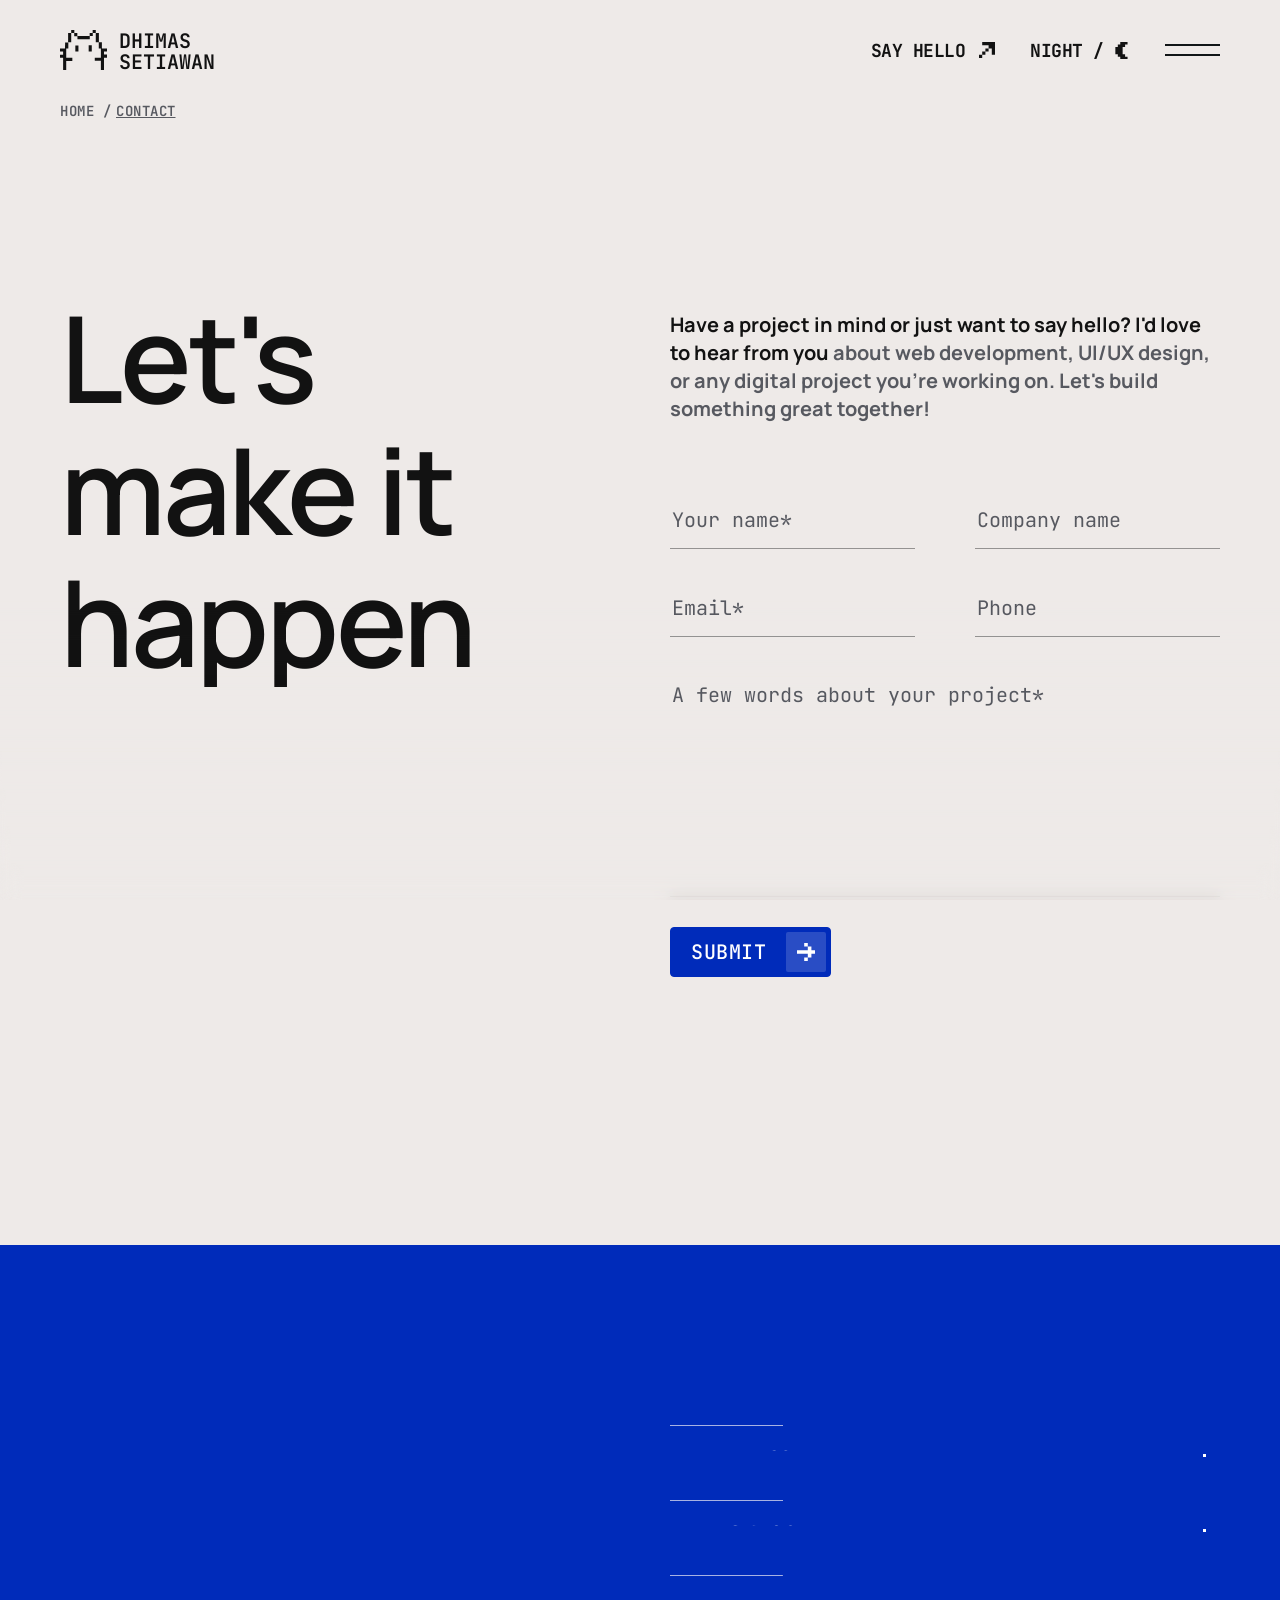
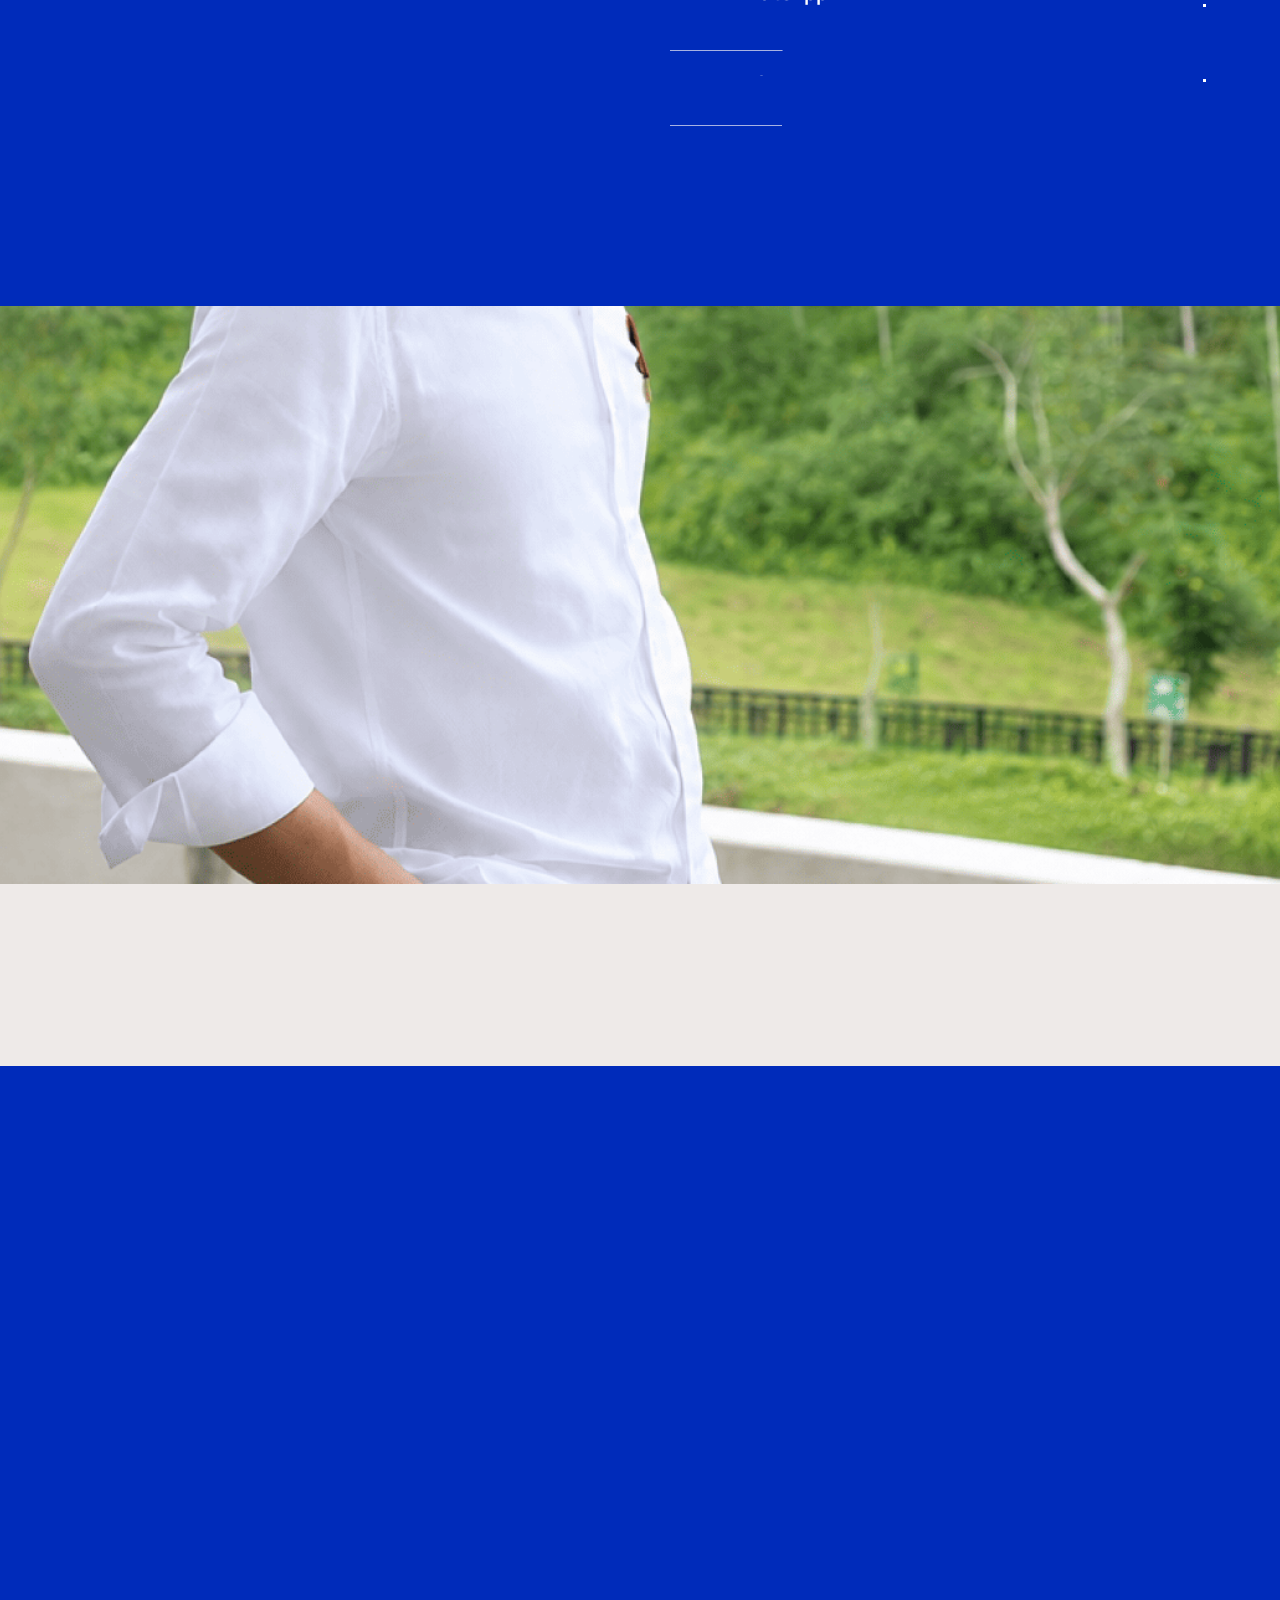
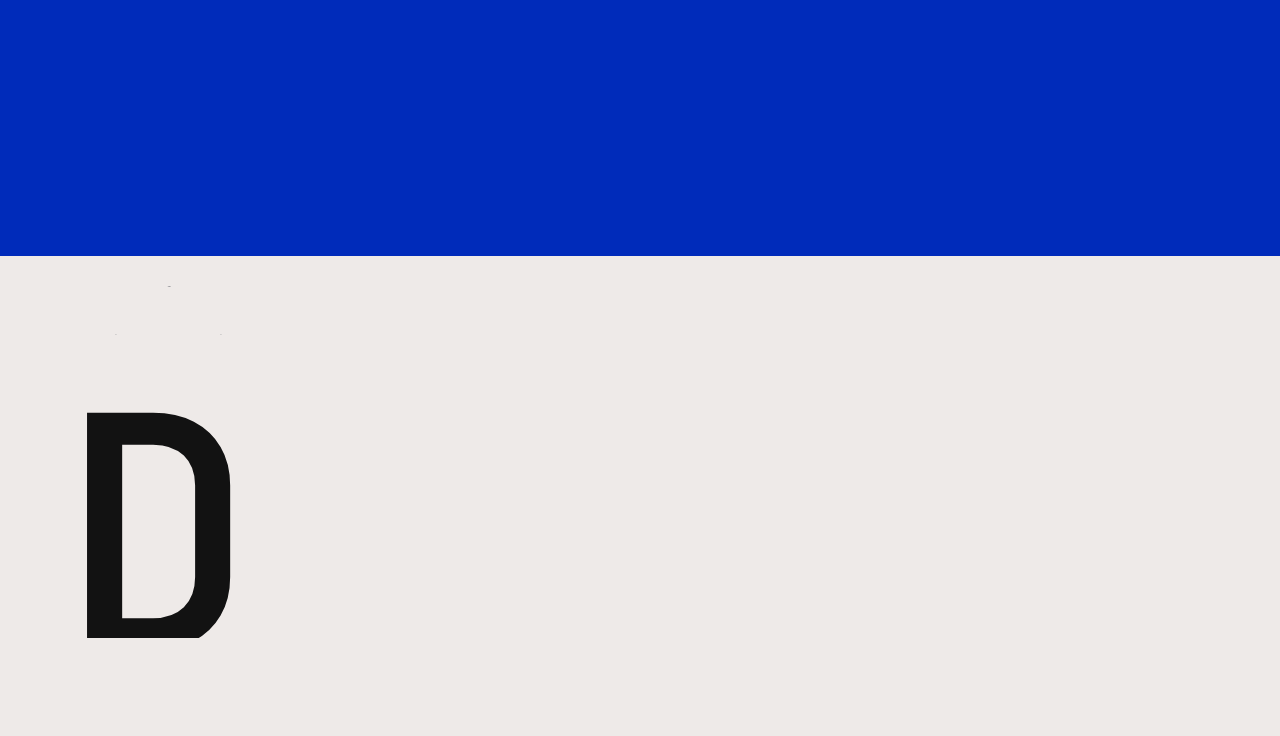
==== commit d1531f33: "link" ====
--- a/contact.html
+++ b/contact.html
@@ -220,7 +220,7 @@
     <header id="header" class="mxd-header">
       <!-- header logo -->
       <div class="mxd-header__logo loading-fade">
-        <a class="mxd-logo" href="index-branding-studio.html">
+        <a class="mxd-logo" href="index.html">
           <!-- logo icon -->
           <svg class="mxd-logo__image" xmlns="http://www.w3.org/2000/svg" version="1.1" viewBox="0 0 42.4 36">
             <path d="M25.8,13.8h2.8v5.5h-2.8v-5.5ZM13.8,16.6v2.8h2.8v-5.5h-2.8v2.8ZM32.2,0v2.8h-2.8V0h2.8ZM26.7,5.5h2.8v-2.8h-2.8v2.8ZM21.2,5.5h-5.5v2.8h11.1v-2.8h-5.5ZM12.8,2.8v2.8h2.8v-2.8h-2.8ZM10.1,0v2.8h2.8V0h-2.8ZM7.3,5.5v5.5h2.8V2.8h-2.8v2.8ZM4.5,13.8v2.8H0v2.8h2.8v2.8H0v2.8h2.8v11.1h2.8v-8.3h5.5v-2.8h-5.5v-8.3h1.9v-5.5h-2.9v2.8ZM35,5.5v-2.8h-2.8v8.3h2.8v-5.5ZM42.4,19.4v-2.8h-4.7v-5.5h-2.8v5.5h1.9v8.3h-5.5v2.8h5.5v8.3h2.8v-11.1h2.8v-2.8h-2.8v-2.8h2.8Z"/>
@@ -279,7 +279,7 @@
                     <div class="inner-headline__breadcrumbs loading-fade">
                       <div class="breadcrumbs__nav">
                         <span>
-                          <a href="index-branding-studio.html">
+                          <a href="index.html">
                             <span class="mxd-scramble">Home</span>
                           </a>
                         </span>
